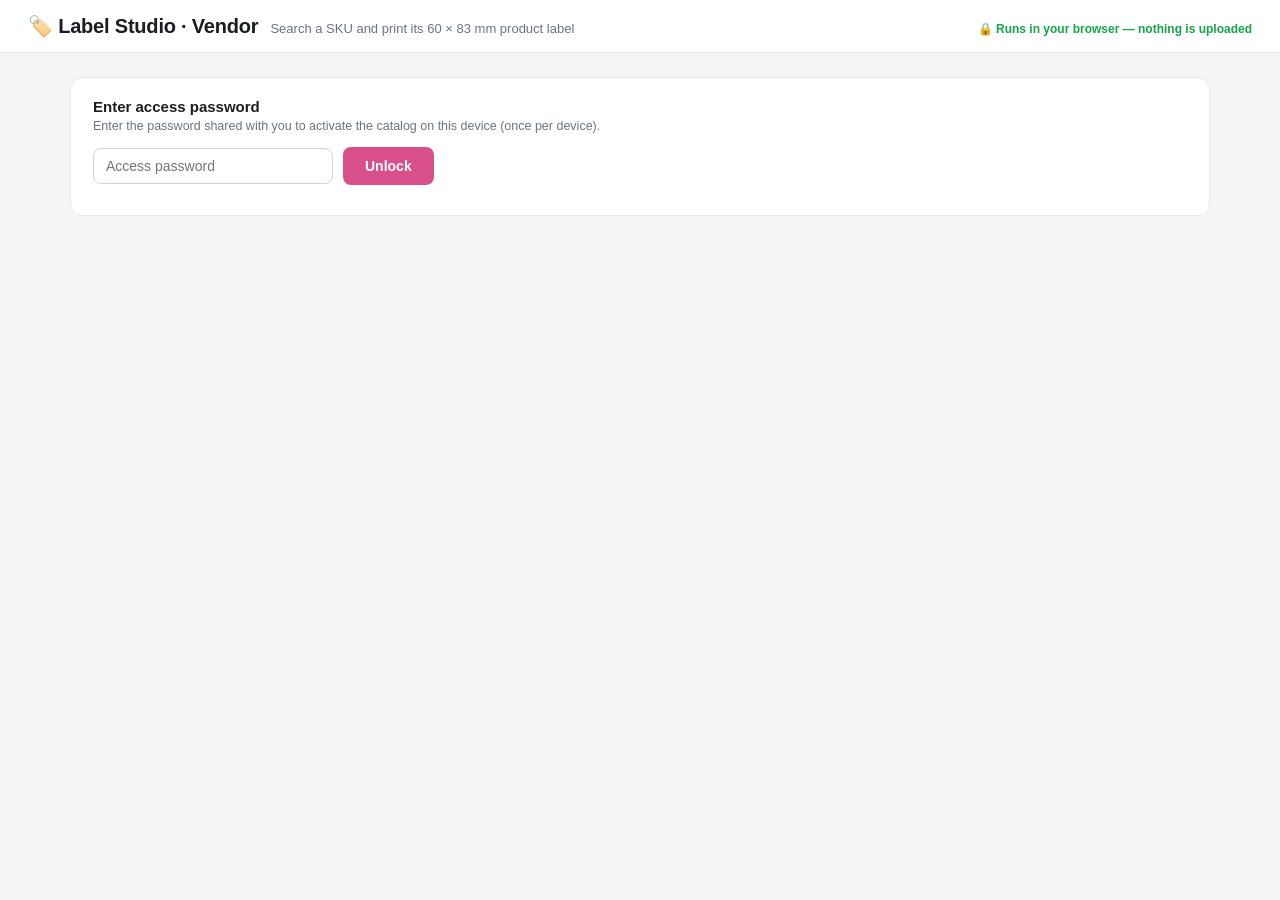
==== vendor.html @ 621d8cb1 "Vendor sub-portal: search-only label printing (vendor.html) with separate vendor-password catalog - " ====
<!DOCTYPE html>
<html lang="en">
<head>
<meta charset="utf-8">
<meta name="viewport" content="width=device-width, initial-scale=1">
<title>Label Studio — Vendor</title>
<link rel="icon" href="data:image/svg+xml,<svg xmlns='http://www.w3.org/2000/svg' viewBox='0 0 100 100'><text y='.9em' font-size='90'>🏷️</text></svg>">
<link rel="stylesheet" href="style.css">
</head>
<body>

<header>
  <h1>🏷️ Label Studio · Vendor</h1>
  <span>Search a SKU and print its 60 × 83 mm product label</span>
  <span class="priv">🔒 Runs in your browser — nothing is uploaded</span>
</header>

<main>
  <!-- Unlock -->
  <section class="card" id="lockCard">
    <h2>Enter access password</h2>
    <div class="sub">Enter the password shared with you to activate the catalog on this device (once per device).</div>
    <div style="display:flex;gap:10px;align-items:center;flex-wrap:wrap;margin-top:6px">
      <input type="password" id="vpass" placeholder="Access password"
             style="padding:9px 12px;border:1px solid #cbd5e1;border-radius:8px;font-size:14px;min-width:240px">
      <button class="btn primary" id="vunlock">Unlock</button>
    </div>
    <div id="lockMsg" style="font-size:12.5px;color:var(--muted);margin-top:10px;"></div>
  </section>

  <!-- Search -->
  <section class="card hidden" id="searchCard">
    <h2>Find a label <span id="catBadge" class="pill ok"></span></h2>
    <div class="sub">Type a <b>seller SKU code</b>, <b>SKU code</b>, <b>style ID</b> or <b>VAN</b>.
      Style ID and VAN bring back the whole size run — print one size or all.</div>
    <div style="display:flex;gap:10px;align-items:center;flex-wrap:wrap;margin-top:4px">
      <input id="q" placeholder="e.g. 3221-Beige-36 · RDSTCASH76923834 · 30171247 · 3221-Beige"
             autocomplete="off" spellcheck="false"
             style="flex:1;min-width:280px;padding:9px 12px;border:1px solid #cbd5e1;border-radius:8px;font-size:14px">
      <button class="btn primary" id="qbtn">Search</button>
      <button class="btn ghost hidden" id="printAllBtn" disabled title="Connect a printer first">🖨 Print all</button>
      <button class="btn ghost hidden" id="zipBtn">⬇ Download ZIP</button>
    </div>
    <div id="toast"></div>
    <div class="tbl-wrap" style="margin-top:10px">
      <table id="tbl">
        <thead><tr><th>#</th><th></th><th>Copies</th><th>Seller SKU</th><th>SKU Code</th><th>Size</th>
          <th>MRP</th><th>Brand</th><th>Style Name</th><th>Style ID</th><th>VAN</th></tr></thead>
        <tbody></tbody>
      </table>
    </div>
    <div id="genMsg" style="font-size:12.5px;color:var(--muted);margin-top:8px;"></div>
  </section>

  <!-- Direct printing (QZ) -->
  <section class="card hidden" id="printCard">
    <h2>Direct printing <span class="pill priv-pill">🖨 QZ Tray</span></h2>
    <div class="sub">Optional — print straight to a label printer. Needs the free
      <a href="https://qz.io/download/" target="_blank" rel="noopener">QZ Tray</a> app on this machine.
      Otherwise just use <b>Download</b>.</div>
    <div style="display:flex;gap:12px;align-items:center;flex-wrap:wrap">
      <button class="btn ghost" id="qzConnect">Connect printer</button>
      <select id="qzPrinter" class="hidden" style="padding:8px 10px;border:1px solid #cbd5e1;border-radius:7px;font-size:13px;min-width:240px"></select>
    </div>
    <div id="qzInfo" style="font-size:12.5px;color:var(--muted);margin-top:10px;"></div>
    <div style="margin-top:10px;font-size:12.5px;color:var(--muted);display:flex;gap:10px;align-items:center;flex-wrap:wrap">
      <b>Alignment nudge (mm):</b>
      X <input id="offX" type="number" step="0.5" value="0" style="width:56px;padding:5px 7px;border:1px solid #cbd5e1;border-radius:6px;font-size:12.5px">
      Y <input id="offY" type="number" step="0.5" value="0" style="width:56px;padding:5px 7px;border:1px solid #cbd5e1;border-radius:6px;font-size:12.5px">
      <span>+X → right · +Y → down</span>
    </div>
  </section>
</main>

<div id="modal"><div class="box">
  <h3>Label preview <a id="pvClose">✕</a></h3>
  <iframe id="pvFrame"></iframe>
</div></div>

<script src="vendor/JsBarcode.all.min.js"></script>
<script src="vendor/jspdf.umd.min.js"></script>
<script src="vendor/jszip.min.js"></script>
<script src="vendor/qrcode.min.js"></script>
<script src="vendor/pdf.min.js"></script>
<script src="vendor/qz-tray.js"></script>
<script src="assets/config.js"></script>
<script src="assets/reference.vendor.enc.js"></script>
<script src="assets/parse.js"></script>
<script src="assets/label.js"></script>
<script src="assets/itemlabel.js"></script>
<script src="assets/tsc.js"></script>
<script src="assets/qz-cert.js"></script>
<script src="assets/print.js"></script>
<script src="assets/vendor.js?v=1"></script>
</body>
</html>
---- style.css ----
:root {
  --bg: #f4f5f7; --card: #ffffff; --ink: #1a1d21; --muted: #6b7280;
  --accent: #d94f8a; --accent-dark: #b93a72; --ok: #16a34a; --warn: #d97706;
  --err: #dc2626; --line: #e5e7eb;
}
* { box-sizing: border-box; }
body {
  margin: 0; background: var(--bg); color: var(--ink);
  font-family: -apple-system, BlinkMacSystemFont, "Segoe UI", Roboto, Arial, sans-serif;
}
header {
  background: #fff; border-bottom: 1px solid var(--line);
  padding: 14px 28px; display: flex; align-items: baseline; gap: 12px; flex-wrap: wrap;
}
header h1 { margin: 0; font-size: 20px; letter-spacing: -0.2px; }
header span { color: var(--muted); font-size: 13px; }
header .priv { margin-left: auto; color: var(--ok); font-size: 12px; font-weight: 600; }
main { max-width: 1180px; margin: 24px auto; padding: 0 20px; display: grid; gap: 20px; }

.modebar { display: flex; gap: 8px; }
.modebtn { flex: 0 0 auto; padding: 9px 18px; border: 1px solid var(--line); background: #fff; color: var(--muted);
           border-radius: 10px; font-size: 13.5px; font-weight: 700; cursor: pointer; transition: all .12s; }
.modebtn.active { background: var(--accent); color: #fff; border-color: var(--accent); }
.modebtn:not(.active):hover { background: #fdf3f8; color: var(--ink); }

.card { background: var(--card); border: 1px solid var(--line); border-radius: 12px; padding: 20px 22px; }
.card h2 { margin: 0 0 4px; font-size: 15px; }
.card .sub { color: var(--muted); font-size: 12.5px; margin-bottom: 14px; }

#drop {
  border: 2px dashed #cbd5e1; border-radius: 10px; padding: 34px 20px;
  text-align: center; cursor: pointer; transition: all .15s; background: #fafbfc;
}
#drop:hover, #drop.drag { border-color: var(--accent); background: #fdf3f8; }
#drop .big { font-size: 15px; font-weight: 600; }
#drop .small { color: var(--muted); font-size: 12.5px; margin-top: 6px; }
#fileInput { display: none; }

.fixed-grid { display: grid; grid-template-columns: 1fr 1fr 140px; gap: 14px; }
.fixed-box { background: #f8fafc; border: 1px solid var(--line); border-radius: 8px; padding: 10px 12px; }
.fixed-box .k { font-size: 11px; font-weight: 700; text-transform: uppercase; letter-spacing: .4px; color: var(--muted); margin-bottom: 4px; }
.fixed-box .v { font-size: 11.5px; line-height: 1.45; }

.pill { display: inline-block; padding: 2px 10px; border-radius: 999px; font-size: 12px; font-weight: 600; }
.pill.ok { background: #dcfce7; color: var(--ok); }
.pill.warn { background: #fef3c7; color: var(--warn); }

.tbl-wrap { overflow: auto; max-height: 420px; border: 1px solid var(--line); border-radius: 8px; }
table { border-collapse: collapse; width: 100%; font-size: 12.5px; }
th, td { padding: 7px 10px; border-bottom: 1px solid var(--line); text-align: left; white-space: nowrap; }
th { background: #f8fafc; position: sticky; top: 0; font-size: 11px; text-transform: uppercase; letter-spacing: .3px; color: var(--muted); z-index: 1; }
tr:hover td { background: #fdf7fa; }
tr.bad td { background: #fff5f5; }
td.rownum { color: var(--muted); }
td.src { color: var(--muted); font-size: 11.5px; max-width: 150px; overflow: hidden;
         text-overflow: ellipsis; white-space: nowrap; }
.src { color: var(--muted); font-size: 11px; }
td.ok { color: #15803d; } td.err { color: #b91c1c; }

#scanInput {
  width: 100%; margin-top: 10px; padding: 16px 18px; font-size: 22px;
  font-family: ui-monospace, SFMono-Regular, Menlo, monospace; letter-spacing: .5px;
  border: 2px solid var(--line); border-radius: 10px; background: #fff;
}
#scanInput:focus { outline: none; border-color: #2563eb; box-shadow: 0 0 0 4px rgba(37,99,235,.12); }
tr td a.pv, tr td a.pr { color: var(--accent); text-decoration: none; font-weight: 600; cursor: pointer; }

.btn { appearance: none; border: 0; border-radius: 8px; padding: 11px 22px; font-size: 14px; font-weight: 700; cursor: pointer; transition: background .15s; }
.btn.primary { background: var(--accent); color: #fff; }
.btn.primary:hover { background: var(--accent-dark); }
.btn.primary:disabled { background: #e2c3d2; cursor: not-allowed; }
.btn.ghost { background: #fff; color: var(--ink); border: 1px solid #cbd5e1; }
.btn.ghost:hover { background: #f8fafc; }
.pill.priv-pill { background: #eef2ff; color: #3730a3; }

.genbar { display: flex; align-items: center; gap: 16px; flex-wrap: wrap; }
.progress { flex: 1; min-width: 220px; height: 10px; background: #eef0f3; border-radius: 999px; overflow: hidden; display: none; }
.progress .fill { height: 100%; width: 0%; background: var(--accent); transition: width .2s; }
#genMsg { font-size: 13px; color: var(--muted); }
#downloadBtn { display: none; background: var(--ok); color: #fff; }
#downloadBtn:hover { background: #12813b; }

.map-row { display: grid; grid-template-columns: 240px 260px 1fr; gap: 12px; align-items: center; padding: 8px 0; border-bottom: 1px solid var(--line); }
.map-row:last-child { border-bottom: 0; }
.map-field { font-size: 13px; font-weight: 600; }
.map-field .req { color: var(--err); }
.map-field .opt { color: var(--muted); font-weight: 400; font-size: 11.5px; }
.map-row select { width: 100%; padding: 7px 8px; border: 1px solid #cbd5e1; border-radius: 7px; font-size: 13px; background: #fff; color: var(--ink); }
.map-row select.unset { border-color: var(--err); background: #fff7f7; }
.map-sample { font-size: 12px; color: var(--muted); overflow: hidden; text-overflow: ellipsis; white-space: nowrap; }

#modal { display: none; position: fixed; inset: 0; background: rgba(15,18,25,.55); z-index: 50; align-items: center; justify-content: center; }
#modal .box { background: #fff; border-radius: 12px; padding: 16px; width: 340px; max-width: 92vw; }
#modal .box h3 { margin: 0 0 10px; font-size: 14px; display:flex; justify-content: space-between; }
#modal .box h3 a { cursor: pointer; color: var(--muted); text-decoration: none; font-size: 18px; line-height: 1; }
#pvFrame { width: 100%; height: 430px; border: 1px solid var(--line); border-radius: 8px; }

.hidden { display: none !important; }
.toast { font-size: 13px; padding: 10px 14px; border-radius: 8px; margin-top: 12px; }
.toast.err { background: #fee2e2; color: var(--err); }
.toast.warn { background: #fef3c7; color: #92400e; }
.toast.ok-toast { background: #dcfce7; color: #166534; }

#findInput {
  flex: 1 1 340px; min-width: 260px; padding: 11px 14px; font-size: 15px;
  font-family: ui-monospace, SFMono-Regular, Menlo, monospace;
  border: 1px solid var(--line); border-radius: 9px; background: #fff;
}
#findInput:focus { outline: none; border-color: #2563eb; box-shadow: 0 0 0 3px rgba(37,99,235,.12); }
#scanInput:disabled { background: #f1f5f9; color: var(--muted); border-style: dashed; cursor: not-allowed; }
#uscanInput {
  width: 100%; margin-top: 10px; padding: 16px 18px; font-size: 22px;
  font-family: ui-monospace, SFMono-Regular, Menlo, monospace; letter-spacing: .5px;
  border: 2px solid var(--line); border-radius: 10px; background: #fff;
}
#uscanInput:focus { outline: none; border-color: #2563eb; box-shadow: 0 0 0 4px rgba(37,99,235,.12); }
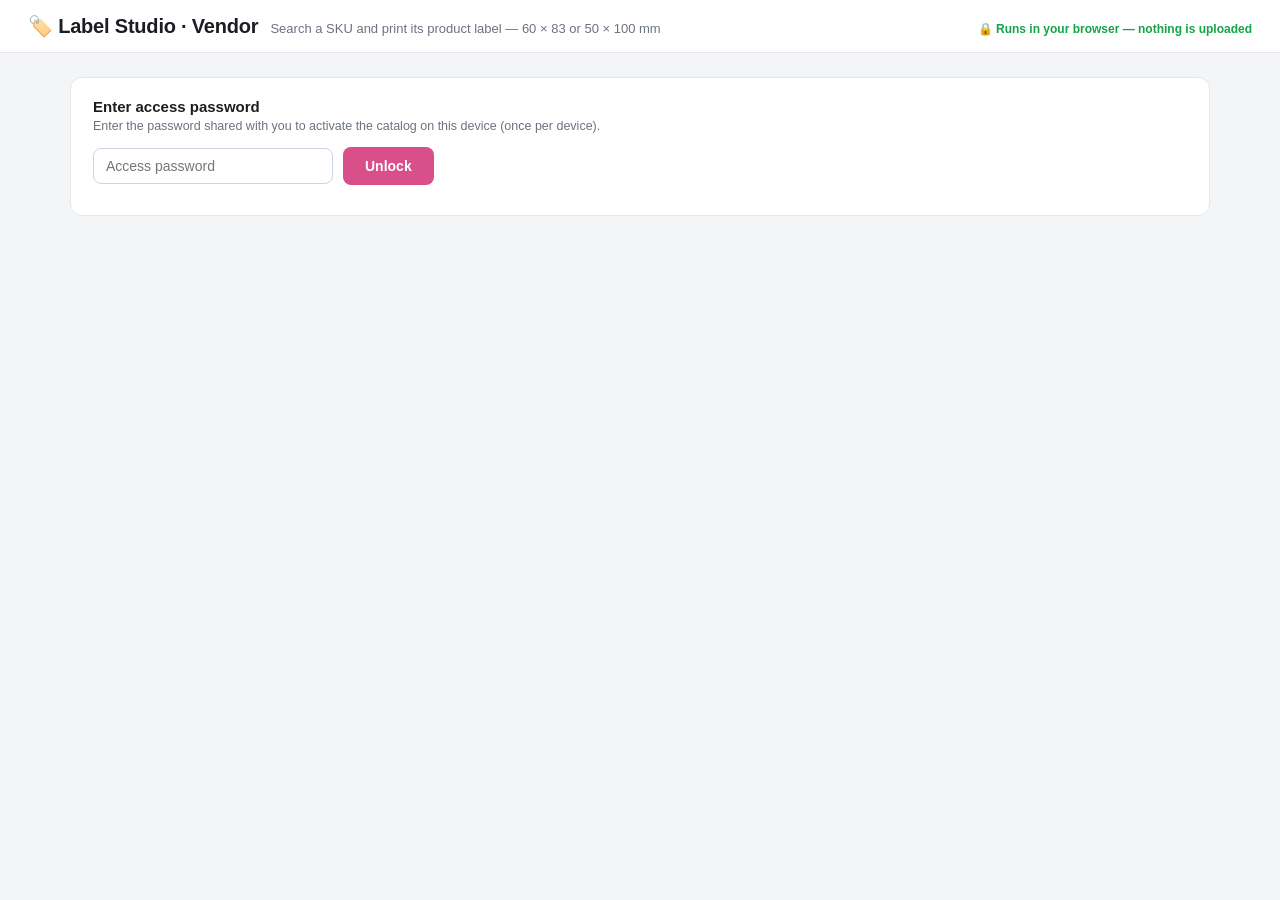
==== commit 0ea6d6b0: "Vendor portal: add 50x100 mm sticker size (vendor-only size selector) - label.js: new 50x100 product" ====
--- a/vendor.html
+++ b/vendor.html
@@ -11,7 +11,7 @@
 
 <header>
   <h1>🏷️ Label Studio · Vendor</h1>
-  <span>Search a SKU and print its 60 × 83 mm product label</span>
+  <span>Search a SKU and print its product label — 60 × 83 or 50 × 100 mm</span>
   <span class="priv">🔒 Runs in your browser — nothing is uploaded</span>
 </header>
 
@@ -40,6 +40,11 @@
       <button class="btn primary" id="qbtn">Search</button>
       <button class="btn ghost hidden" id="printAllBtn" disabled title="Connect a printer first">🖨 Print all</button>
       <button class="btn ghost hidden" id="zipBtn">⬇ Download ZIP</button>
+    </div>
+    <div style="margin:10px 0 2px;font-size:13px;display:flex;gap:16px;align-items:center;flex-wrap:wrap">
+      <b>Sticker size:</b>
+      <label style="cursor:pointer"><input type="radio" name="vsize" value="60x83" checked> 60 × 83 mm</label>
+      <label style="cursor:pointer"><input type="radio" name="vsize" value="50x100"> 50 × 100 mm</label>
     </div>
     <div id="toast"></div>
     <div class="tbl-wrap" style="margin-top:10px">
@@ -91,6 +96,6 @@
 <script src="assets/tsc.js"></script>
 <script src="assets/qz-cert.js"></script>
 <script src="assets/print.js"></script>
-<script src="assets/vendor.js?v=1"></script>
+<script src="assets/vendor.js?v=2"></script>
 </body>
 </html>
